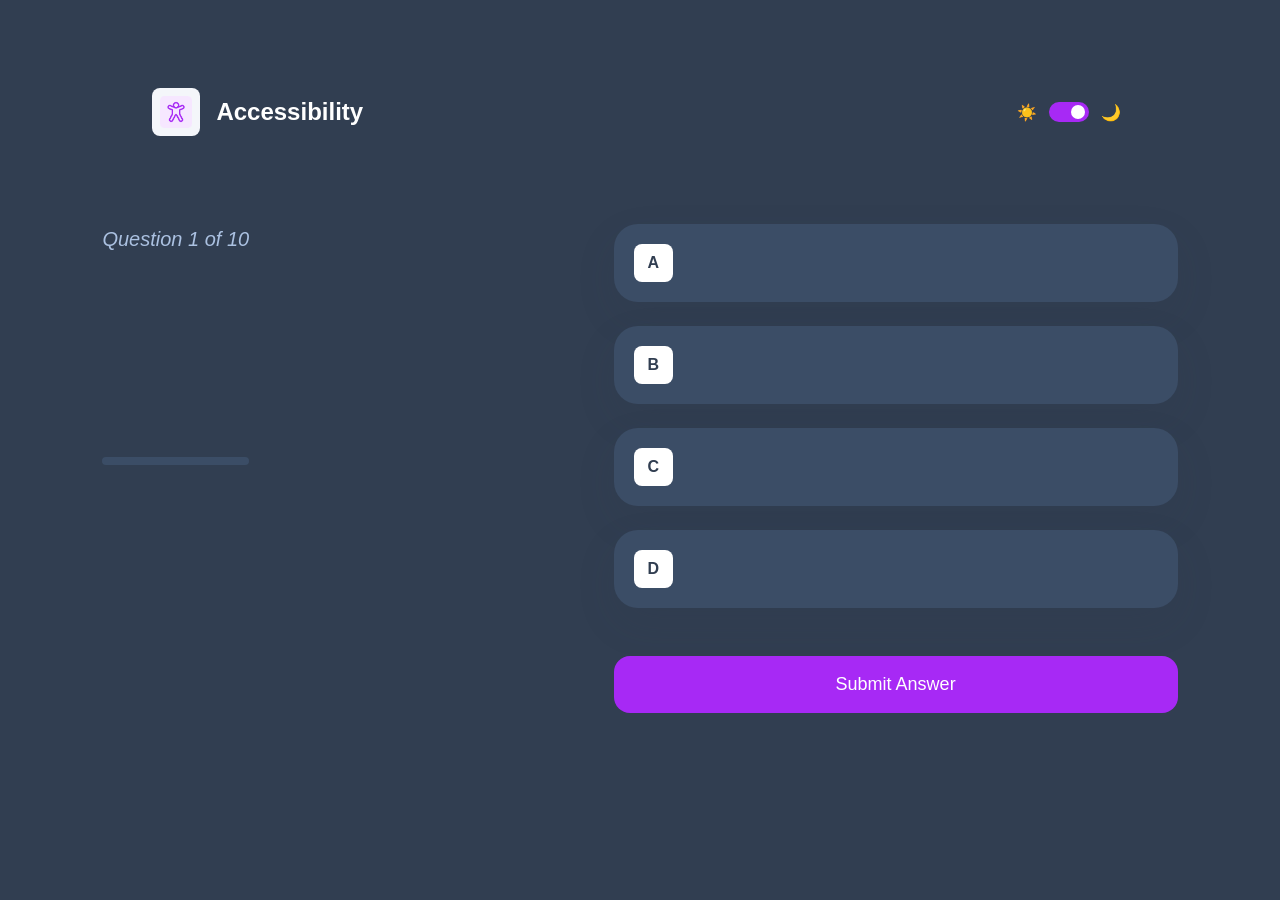
==== quiz-accessibility-question.html @ 43eb273e "adding files of css . js . accessebility" ====
<!DOCTYPE html>
<html lang="en">
<head>
    <meta charset="UTF-8">
    <meta name="viewport" content="width=device-width, initial-scale=1.0">
    <title>Accessibility quiz</title>
    <link rel="stylesheet" href="quiz.css">
</head>
<body>
    <header class="main-header">
    <div class="header-left">
        <div class="icon-square">
            <img src="./assets/asset4.png" alt="Accessibility icon">
        </div>
        <span class="category-name">Accessibility</span>
    </div>

    <div class="theme-toggle">
        <span>☀️</span>
        <div class="switch"><div class="ball"></div></div>
        <span>🌙</span>
    </div>
</header>
<main class="container">

    <!-- LEFT SIDE -->
    <div class="hero-text">
        <p>Question <span id="q-number">1</span> of 10</p>

        <h2 class="question"></h2>

        <div class="progress-container">
            <div class="progress"></div>
        </div>
    </div>

    <!-- RIGHT SIDE -->
    <div class="menu">

        <div class="item">
            <div class="option">A</div>
            <span></span>
            <div class="icon"></div>
        </div>

        <div class="item">
            <div class="option">B</div>
            <span></span>
            <div class="icon"></div>
        </div>

        <div class="item">
            <div class="option">C</div>
            <span></span>
            <div class="icon"></div>
        </div>

        <div class="item">
            <div class="option">D</div>
            <span></span>
            <div class="icon"></div>
        </div>

        <button class="submit-btn">Submit Answer</button>

        <div class="error-message">
          <span class="error-icon"></span>
          <span>Please select an answer</span>
        </div>

        

</main>
</body>
</html>
---- quiz.css ----
* {
    margin: 0;
    padding: 0;
    box-sizing: border-box;
    font-family: 'Rubik', sans-serif;
}

body {
    background-color: #313e51;
    color: white;
    width: 100%;
    overflow-x: hidden;
    overflow-y: auto;
    position: relative;
    padding: 0 clamp(20px, 8vw, 140px);
    min-height: 100vh;
}

.main-header {
    height: 224px;
    display: flex;
    justify-content: flex-end;
    align-items: center;
}

.theme-toggle {
    display: flex;
    align-items: center;
    gap: 16px;
}

.switch {
    width: 48px;
    height: 28px;
    background: #a729f5;
    border-radius: 100px;
    display: flex;
    align-items: center;
    justify-content: flex-end;
    padding: 4px;
}

.ball {
    width: 20px;
    height: 20px;
    background: white;
    border-radius: 50%;
}

.container {
    max-width: 1160px;
    width: 100%;
    height: 464px;
    display: flex;
    justify-content: space-between;
    align-items: flex-start;
    margin: 0 auto;
}
 

.hero {
    width: 50%;
}

.hero h1 {
    font-size: 64px;
    font-weight: 300;
    line-height: 100%;
    margin-bottom: 48px;
}

.hero strong {
    font-weight: 500;
    display: block;
}

.hero p {
    color: #abc1e1;
    font-style: italic;
    font-size: 20px;
}

.hero-text p {
    color :#ABC1E1;
    font-style : italic;
    font-size : 20px;
    line-height : 150%;
    font-weight : 400;
    margin-bottom : 24px
}

/* Cards Menu */
.menu {
    width: 564px;
    display: flex;
    flex-direction: column;
    gap: 24px;
}

.item {
    background: #3b4d66;
    padding: 20px;
    border-radius: 24px;
    display: flex;
    align-items: center;
    gap: 32px;
    cursor: pointer;
    box-shadow: 0 16px 40px rgba(49, 62, 81, 0.1);
    text-decoration: none;
    color: inherit;
}

.menu a.item {
    display: flex;
    width: 100%;
}

.box {
    width: 56px;
    height: 56px;
    border-radius: 12px;
    display: flex;
    align-items: center;
    justify-content: center;
}

.box img {
    width: 60%;
    height: 60%;
    object-fit: contain;
}

.item span {
    font-size: 28px;
    font-weight: 500;
}

.circle {
    position: absolute;
    border: 80px solid rgba(255, 255, 255, 0.03);
    border-radius: 50%;
    z-index: -1;
}

.circle-top { width: 800px; height: 800px; top: -300px; left: -250px;
color: #313e51;
}
.circle-bottom { width: 900px; height: 900px; bottom: -400px; right: -300px; 
color: #313e51;}

.html { background: #fff1e9; }
.css { background: #e0fdef; }
.js { background: #ebf0ff; }
.access { background: #f6e7ff; }


.item:hover {
    outline: 3px solid var(--purple, #a729f5);
    outline-offset: -3px; 
    transition: all 0.2s ease-in-out;
}


.item:hover .box {
    transform: scale(1.05);
    transition: transform 0.2s ease;
}

.item:active {
    transform: scale(0.98);
}

.hero-text h1 {
    font-size: 64px; 
    font-weight: 300; 
    line-height: 100%; 
    margin-bottom: 40px; 
}

.bold-text {
    font-weight: 700; 
    color: var(--text-main); 
}

.subtitle {
    color:#abc1e1; 
    font-style: italic; 
    font-size: 20px; 
    line-height: 150%;
}

@media (max-width: 1024px) {
    body {
        padding: 40px 24px;
        background-position: top center; 
    }

    .main-header {
        height: auto;
        margin-bottom: 64px;
        justify-content: flex-end;
    }
    

    .container {
        flex-direction: column; 
        align-items: flex-start;
        width: 100%;
        max-width: 640px; 
        margin: 0 auto; 
        gap: 40px;
    }

    .hero {
        width: 100%;
    }

    .hero h1 {
        font-size: 40px; 
        margin-bottom: 16px;
    }

    .hero p {
        font-size: 18px;
        margin-bottom: 24px;
    }

    .menu {
        width: 100%;
    }

    .item {
        padding: 12px;
        gap: 20px;
        border-radius: 12px;
    }

    .box {
        width: 40px;
        height: 40px;
    }

    .item span {
        font-size: 18px;
    }
}

@media (max-width: 768px) {

    body {
        padding: 32px 24px;
    }

    .main-header {
        justify-content: center;
        margin-bottom: 40px;
        height: auto;
    }

    .container {
        flex-direction: column;
        align-items: center;
        gap: 40px;
        height: auto;
    }

    .hero-text {
        text-align: center;
    }

    .hero-text h1 {
        font-size: 42px;
    }

    .menu {
        width: 100%;
        max-width: 500px;
    }

    .item {
        width: 100%;
    }
}

@media (max-width: 480px) {

    body {
        padding: 24px 16px;
    }

    .hero-text h1 {
        font-size: 32px;
        line-height: 1.2;
    }

    .subtitle {
        font-size: 16px;
    }

    .menu {
        gap: 16px;
    }

    .item {
        padding: 14px;
        gap: 16px;
        border-radius: 16px;
    }

    .box {
        width: 36px;
        height: 36px;
    }

    .item span {
        font-size: 16px;
    }

    .switch {
        width: 42px;
        height: 24px;
    }

    .ball {
        width: 16px;
        height: 16px;
    }
}

.subject-info {
    display: flex;
    align-items: center;
    gap: 16px;
}

.subject-icon {
    width: 40px;
    height: 40px;
    border-radius: 8px;
    display: flex;
    align-items: center;
    justify-content: center;
}

.subject-icon img {
    width: 60%;
}

/* -------------- */

.question {
    font-size: 28px;
    margin-bottom: 32px;
}

.item.selected {
    outline: 3px solid #a729f5;
}

.item.selected .option {
    background: #a729f5;
    color: white;
}

.item.correct {
    outline: 3px solid #2FD887;
}

.item.wrong {
    outline: 3px solid #EE5454;
}

.option {
    background: #fff;
    color: #313e51;
    padding: 10px 14px;
    border-radius: 8px;
    font-weight: bold;
}

.icon {
    margin-left: auto;
    width: 24px;
    height: 24px;
    border-radius: 50%;
    border: 2px solid transparent;
    display: flex;
    align-items: center;
    justify-content: center;
    font-size: 14px;
    font-weight: bold;
}

/* CORRECT */
.item.correct .icon {
    border-color: #2FD887;
    color: #2FD887;
}

.item.correct .icon::after {
    content: "✔";
}

/* WRONG */
.item.wrong .icon {
    border-color: #EE5454;
    color: #EE5454;
}

.item.wrong .icon::after {
    content: "✖";
}

.item.wrong .icon::after {
    content: "✖";
}

/* check */
.item.correct .icon {
    background: #2FD887;
}

/* wrong */
.item.wrong .icon {
    background: #EE5454;
}

.submit-btn {
    margin-top: 24px;
    padding: 18px;
    border-radius: 16px;
    background: #a729f5;
    color: white;
    border: none;
    font-size: 18px;
    cursor: pointer;
}

.progress-container {
    width: 100%;
    max-width: 400px;
    height: 8px;
    background: #3b4d66;
    border-radius: 10px;
    margin-top: 40px;
}

.progress {
    height: 100%;
    width: 0%;
    background: #a729f5;
    border-radius: 10px;
    transition: width 0.3s ease;
    margin-top: 203px;
}

.error-message {
    margin-top: 16px;
    display: none;
    align-items: center;
    gap: 10px;
    color: white;
    font-size:24px;
    justify-content: center; 
    width: 100%;
    line-height:150%;
    font-weight: 400;
}

.error-message.show {
    display: flex;
    opacity: 1;
    transform: translateY(0);
}

.error-icon {
    width: 22px;
    height: 22px;
    border-radius: 50%;
    border: 2px solid #EE5454;
    display: flex;
    align-items: center;
    justify-content: center;
    position: relative;
}

.error-icon::after {
    content: "✖";
    color: #EE5454;
    font-size: 12px;
    font-weight: bold;
}

.main-header {
    display: flex;
    justify-content: space-between; /* Katdfa3 wahda l-yissar w wahda l-yemine */
    align-items: center;
    padding: 40px 140px;
    margin-left: -90px;
    margin-right: -83px;
    gap: 15px; 
}

.header-left {
    display: flex;
    align-items: center;
    gap: 16px; /* Hadu houwa l-gap li bghiti bin l-icon w kelmat Accessibility */
}

.icon-square {
    width: 48px;
    height: 48px;
    background-color: #f4f6fa; /* Lawn l-khlifya dyal l-icon */
    border-radius: 8px;
    display: flex;
    justify-content: center;
    align-items: center;
}

.icon-square img {
    width: 32px; /* K9addi l-hajm dyal l-img dakhil l-morabba3 */
}

.category-name {
    color: #ffffff;
    font-size: 24px;
    font-weight: 700;
}

.theme-toggle {
    display: flex;
    align-items: center;
    gap: 12px;
}

.switch {
    width: 40px;
    height: 20px;
    background-color: #a729f5;
    border-radius: 20px;
    position: relative;
    cursor: pointer;
}

.ball {
    width: 14px;
    height: 14px;
    background: white;
    border-radius: 50%;
    position: absolute;
    top: 3px;
    right: 4px; /* f l-image l-ball kayna f l-yemine */
}
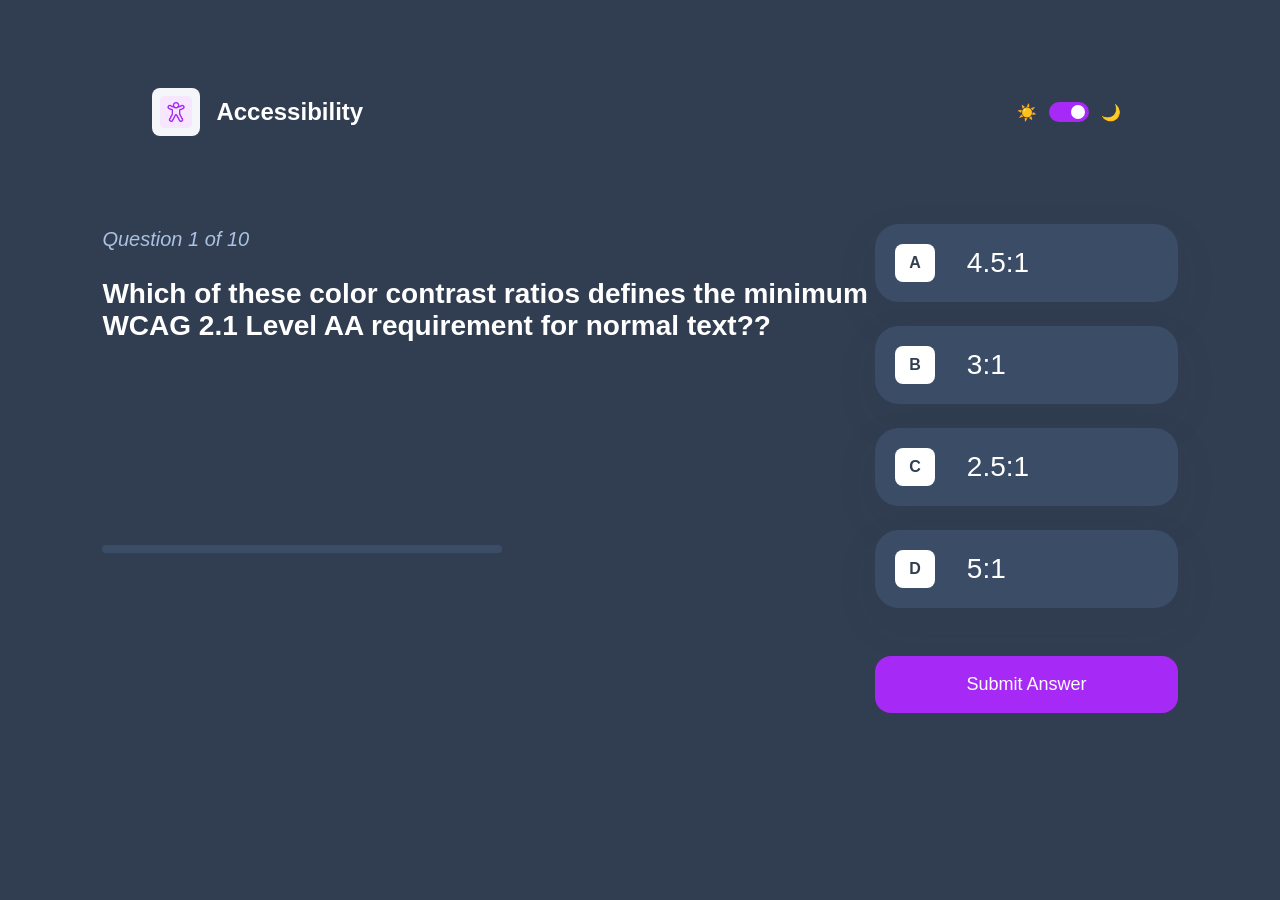
==== commit 518fa29d: "adding js code to other files (css js and acc ) and link all the d=section with first page" ====
--- a/quiz-accessibility-question.html
+++ b/quiz-accessibility-question.html
@@ -71,5 +71,156 @@
         
 
 </main>
+
+<script>
+document.addEventListener("DOMContentLoaded", () => {
+
+const allQuestions = {
+    accessibility: [
+        {
+            question: "Which of these color contrast ratios defines the minimum WCAG 2.1 Level AA requirement for normal text??",
+            answers: ["4.5:1", "3:1", "2.5:1", "5:1"],
+            correct: 0
+        },
+        {
+            question: "Which of the following is NOT a common assistive technology used by people with disabilities?",
+            answers: ["Screen readers", "Braille displays", "Voice recognition software", "Virtual reality headsets"],
+            correct: 3
+        },
+        {
+            question: "What does ARIA stand for in web accessibility?",
+            answers: ["Accessible Rich Internet Applications", "Advanced Responsive Internet Accessibility", "Accessible Responsive Interface Attributes", "Advanced Rich Internet Applications"],
+            correct: 0
+        },
+        {
+            question: "Which of the following is an example of a semantic HTML element that can improve accessibility?",
+            answers: ["<div>", "<span>", "<header>", "<section>"],
+            correct: 2
+        },
+        {
+            question: "What is the purpose of alt text for images in web accessibility?",
+            answers: ["To provide a description of the image for screen readers", "To improve SEO", "To display a tooltip when hovering over the image", "To provide a caption for the image"],
+            correct: 0
+        },
+        {
+            question: "Which of the following is NOT a common accessibility issue for users with visual impairments?",
+            answers: ["Lack of keyboard navigation", "Inadequate color contrast", "Missing alt text for images", "Slow page load times"],
+            correct: 3
+        },
+        {
+            question: "What is the purpose of a skip link in web accessibility?",
+            answers: ["To allow users to skip to the main content of a page", "To skip loading certain resources on a page", "To skip to the next page in a multi-page form", "To skip to the top of the page"],
+            correct: 0
+        },
+        {
+            question: "Which of the following is an example of an assistive technology used by people with hearing impairments?",
+            answers: ["Screen readers", "Braille displays", "Captioning software", "Voice recognition software"],
+            correct: 2
+        },
+        {
+            question: "What is the purpose of semantic HTML in web accessibility?",
+            answers: ["To improve SEO", "To provide structure and meaning to web content for assistive technologies", "To make web pages look more visually appealing", "To reduce page load times"],
+            correct: 1
+        },
+        {
+            question: "Which of the following is NOT a common accessibility issue for users with motor impairments?",
+            answers: ["Small clickable areas", "Lack of keyboard navigation", "Inadequate color contrast", "Complex forms"],
+            correct: 2
+         }
+    ]
+};
+
+// GET SUBJECT FROM URL
+const params = new URLSearchParams(window.location.search);
+const subject = params.get("subject") || "accessibility";
+
+const questions = allQuestions[subject];
+
+// ELEMENTS
+const items = document.querySelectorAll(".item");
+const questionText = document.querySelector(".question");
+const submitBtn = document.querySelector(".submit-btn");
+const progressBar = document.querySelector(".progress");
+const qNumber = document.getElementById("q-number");
+const errorMessage = document.querySelector(".error-message");
+
+// STATE
+let currentQuestion = 0;
+let selectedIndex = null;
+
+// LOAD QUESTION
+function loadQuestion() {
+    const q = questions[currentQuestion];
+
+    questionText.textContent = q.question;
+
+    qNumber.textContent = currentQuestion + 1;
+
+    items.forEach((item, index) => {
+        item.querySelector("span").textContent = q.answers[index];
+    });
+}
+
+// SELECT ANSWER
+items.forEach((item, index) => {
+    item.addEventListener("click", () => {
+        selectedIndex = index;
+
+        items.forEach(i => i.classList.remove("selected"));
+        item.classList.add("selected");
+    });
+});
+
+// SUBMIT
+submitBtn.addEventListener("click", () => {
+    if (selectedIndex === null) {
+        errorMessage.classList.add("show");
+
+        setTimeout(() => {
+            errorMessage.classList.remove("show");
+        }, 2000);
+
+        return;
+    }
+
+    errorMessage.classList.remove("show");
+
+    const correctIndex = questions[currentQuestion].correct;
+
+    items.forEach((item, index) => {
+        if (index === correctIndex) {
+            item.classList.add("correct");
+        }
+
+        if (index === selectedIndex && index !== correctIndex) {
+            item.classList.add("wrong");
+        }
+    });
+
+    const percent = ((currentQuestion + 1) / questions.length) * 100;
+    progressBar.style.width = percent + "%";
+
+    setTimeout(() => {
+        currentQuestion++;
+        selectedIndex = null;
+
+        items.forEach(i =>
+            i.classList.remove("selected", "correct", "wrong")
+        );
+
+        if (currentQuestion >= questions.length) {
+            questionText.textContent = "Quiz Finished!";
+            return;
+        }
+
+        loadQuestion();
+    }, 1200);
+});
+
+// INIT
+loadQuestion();
+});
+</script>
+
 </body>
 </html>
